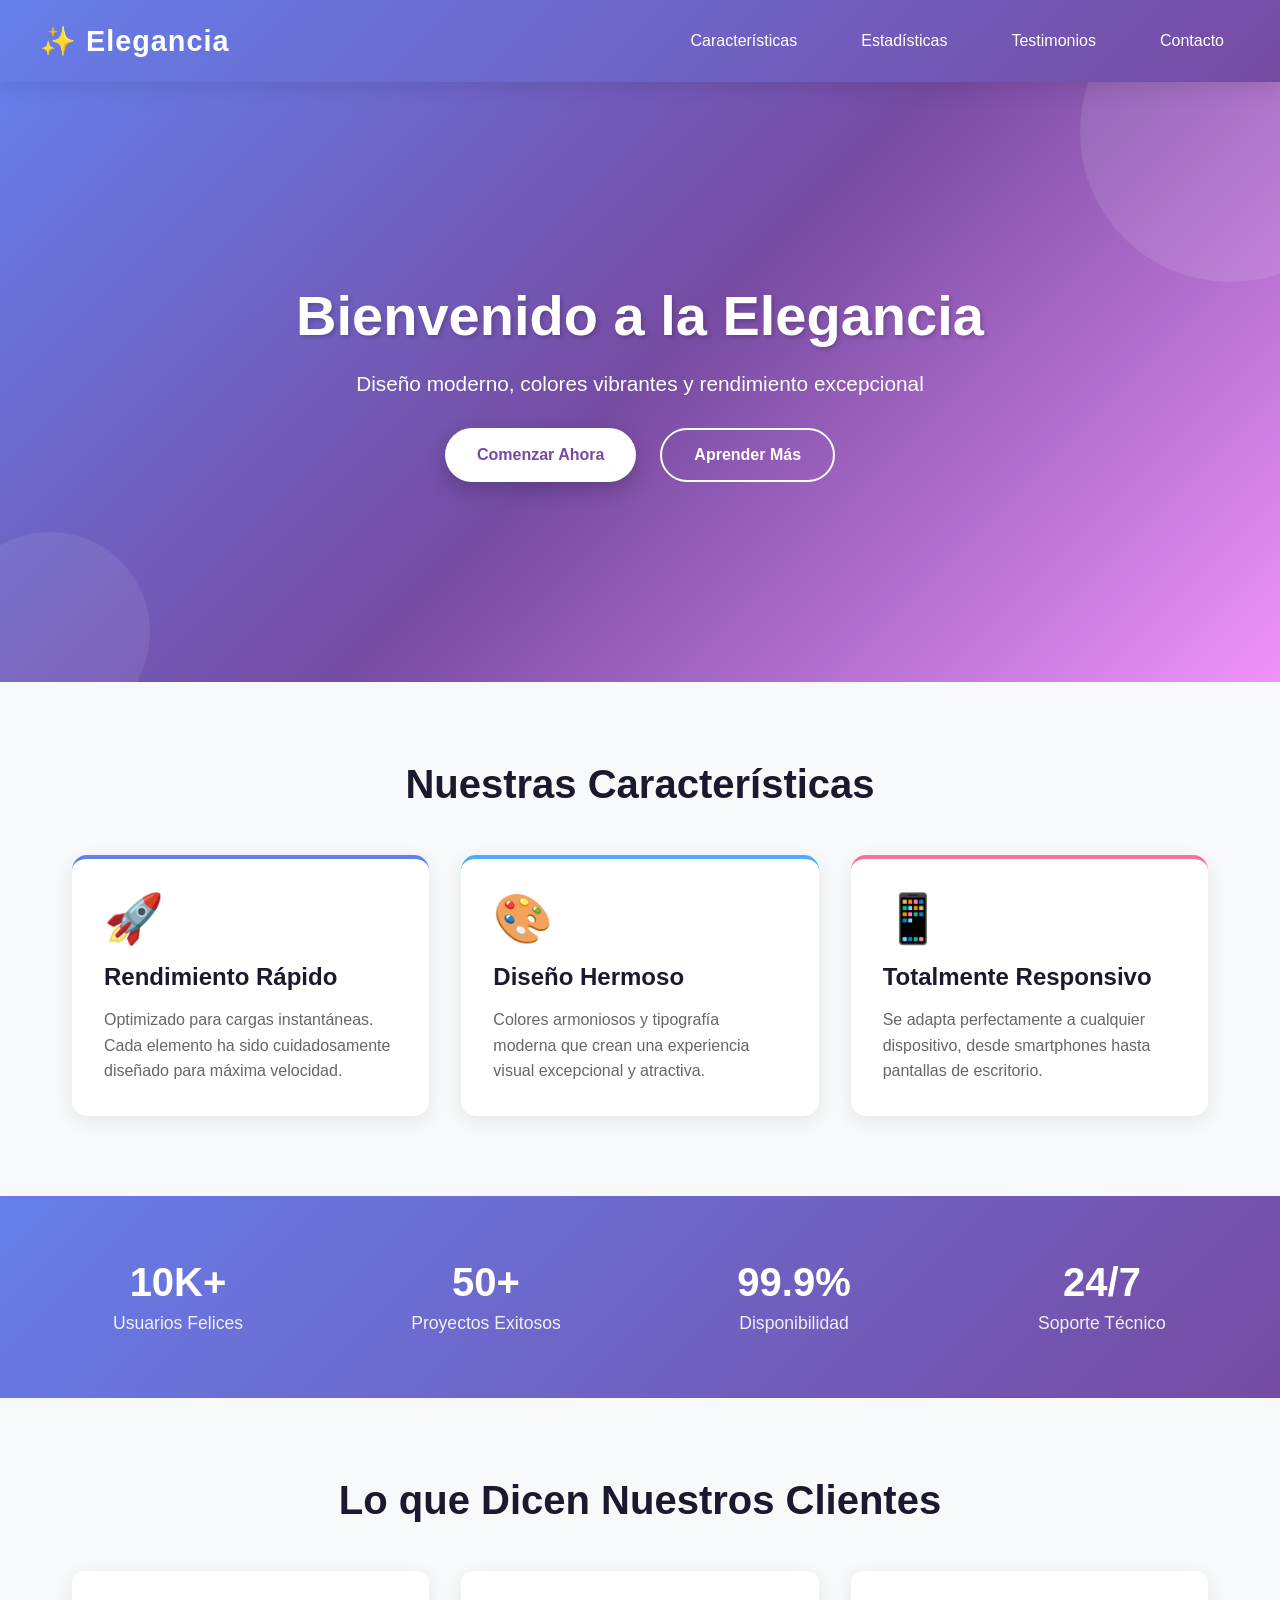
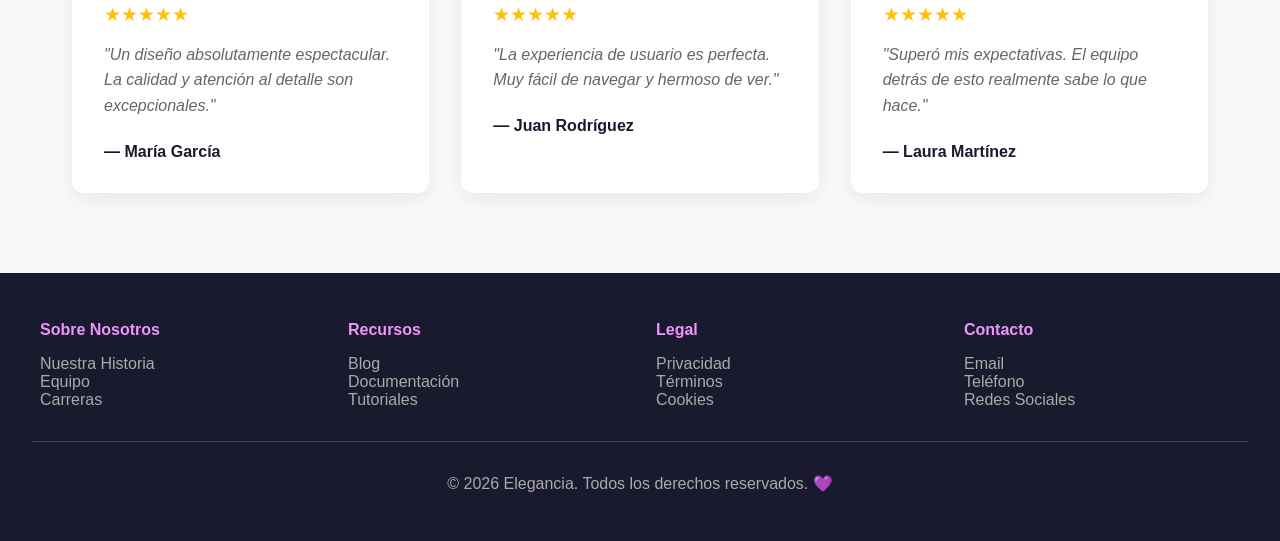
==== index.html @ 804eb44a "Create index.html" ====
<!DOCTYPE html>
<html lang="es">
<head>
    <meta charset="UTF-8">
    <meta name="viewport" content="width=device-width, initial-scale=1.0">
    <title>Landing Page - Elegancia y Colores</title>
    <style>
        * {
            margin: 0;
            padding: 0;
            box-sizing: border-box;
        }

        :root {
            --primary-color: #667eea;
            --secondary-color: #764ba2;
            --accent-color: #f093fb;
            --success-color: #4facfe;
            --warning-color: #fa709a;
            --dark-bg: #0f0c29;
            --light-text: #ffffff;
            --text-dark: #1a1a2e;
        }

        body {
            font-family: 'Segoe UI', Tahoma, Geneva, Verdana, sans-serif;
            overflow-x: hidden;
            background: #f8f9fa;
        }

        /* Header y Navegación */
        header {
            background: linear-gradient(135deg, var(--primary-color) 0%, var(--secondary-color) 100%);
            padding: 1.5rem 2rem;
            position: sticky;
            top: 0;
            z-index: 100;
            box-shadow: 0 5px 20px rgba(0,0,0,0.1);
        }

        nav {
            max-width: 1200px;
            margin: 0 auto;
            display: flex;
            justify-content: space-between;
            align-items: center;
        }

        .logo {
            font-size: 1.8rem;
            font-weight: 700;
            color: var(--light-text);
            letter-spacing: 1px;
        }

        .nav-links {
            display: flex;
            gap: 2rem;
            list-style: none;
        }

        .nav-links a {
            color: var(--light-text);
            text-decoration: none;
            font-weight: 500;
            transition: all 0.3s ease;
            padding: 0.5rem 1rem;
            border-radius: 5px;
        }

        .nav-links a:hover {
            background: rgba(255,255,255,0.2);
            transform: translateY(-2px);
        }

        /* Hero Section */
        .hero {
            background: linear-gradient(135deg, var(--primary-color) 0%, var(--secondary-color) 50%, var(--accent-color) 100%);
            color: var(--light-text);
            padding: 6rem 2rem;
            text-align: center;
            min-height: 600px;
            display: flex;
            align-items: center;
            justify-content: center;
            position: relative;
            overflow: hidden;
        }

        .hero::before {
            content: '';
            position: absolute;
            width: 300px;
            height: 300px;
            background: rgba(255,255,255,0.1);
            border-radius: 50%;
            top: -100px;
            right: -100px;
            animation: float 6s ease-in-out infinite;
        }

        .hero::after {
            content: '';
            position: absolute;
            width: 200px;
            height: 200px;
            background: rgba(255,255,255,0.08);
            border-radius: 50%;
            bottom: -50px;
            left: -50px;
            animation: float 8s ease-in-out infinite reverse;
        }

        @keyframes float {
            0%, 100% { transform: translateY(0px); }
            50% { transform: translateY(30px); }
        }

        .hero-content {
            max-width: 800px;
            z-index: 1;
            position: relative;
        }

        .hero h1 {
            font-size: 3.5rem;
            margin-bottom: 1.5rem;
            font-weight: 800;
            text-shadow: 2px 2px 4px rgba(0,0,0,0.2);
            animation: slideDown 0.8s ease;
        }

        .hero p {
            font-size: 1.3rem;
            margin-bottom: 2rem;
            opacity: 0.95;
            animation: slideUp 0.8s ease 0.2s both;
        }

        @keyframes slideDown {
            from {
                opacity: 0;
                transform: translateY(-30px);
            }
            to {
                opacity: 1;
                transform: translateY(0);
            }
        }

        @keyframes slideUp {
            from {
                opacity: 0;
                transform: translateY(30px);
            }
            to {
                opacity: 1;
                transform: translateY(0);
            }
        }

        .cta-buttons {
            display: flex;
            gap: 1.5rem;
            justify-content: center;
            flex-wrap: wrap;
            animation: slideUp 0.8s ease 0.4s both;
        }

        .btn {
            padding: 1rem 2rem;
            font-size: 1rem;
            font-weight: 600;
            border: none;
            border-radius: 50px;
            cursor: pointer;
            transition: all 0.3s ease;
            text-decoration: none;
            display: inline-block;
        }

        .btn-primary {
            background: var(--light-text);
            color: var(--secondary-color);
            box-shadow: 0 8px 20px rgba(0,0,0,0.2);
        }

        .btn-primary:hover {
            transform: translateY(-3px);
            box-shadow: 0 12px 30px rgba(0,0,0,0.3);
        }

        .btn-secondary {
            background: transparent;
            color: var(--light-text);
            border: 2px solid var(--light-text);
        }

        .btn-secondary:hover {
            background: rgba(255,255,255,0.1);
            transform: translateY(-3px);
        }

        /* Features Section */
        .features {
            padding: 5rem 2rem;
            max-width: 1200px;
            margin: 0 auto;
        }

        .section-title {
            text-align: center;
            font-size: 2.5rem;
            margin-bottom: 3rem;
            color: var(--text-dark);
            font-weight: 700;
        }

        .features-grid {
            display: grid;
            grid-template-columns: repeat(auto-fit, minmax(280px, 1fr));
            gap: 2rem;
        }

        .feature-card {
            background: white;
            padding: 2rem;
            border-radius: 15px;
            box-shadow: 0 5px 20px rgba(0,0,0,0.08);
            transition: all 0.3s ease;
            border-top: 4px solid;
            position: relative;
            overflow: hidden;
        }

        .feature-card:nth-child(1) {
            border-top-color: var(--primary-color);
        }

        .feature-card:nth-child(2) {
            border-top-color: var(--success-color);
        }

        .feature-card:nth-child(3) {
            border-top-color: var(--warning-color);
        }

        .feature-card::before {
            content: '';
            position: absolute;
            top: 0;
            left: 0;
            width: 100%;
            height: 100%;
            background: linear-gradient(135deg, rgba(102, 126, 234, 0.05), transparent);
            opacity: 0;
            transition: opacity 0.3s ease;
        }

        .feature-card:hover {
            transform: translateY(-10px);
            box-shadow: 0 15px 40px rgba(0,0,0,0.15);
        }

        .feature-card:hover::before {
            opacity: 1;
        }

        .feature-icon {
            font-size: 3rem;
            margin-bottom: 1rem;
            display: inline-block;
        }

        .feature-card h3 {
            color: var(--text-dark);
            margin-bottom: 1rem;
            font-size: 1.5rem;
        }

        .feature-card p {
            color: #666;
            line-height: 1.6;
        }

        /* Stats Section */
        .stats {
            background: linear-gradient(135deg, var(--primary-color) 0%, var(--secondary-color) 100%);
            padding: 4rem 2rem;
            color: white;
            text-align: center;
        }

        .stats-container {
            max-width: 1200px;
            margin: 0 auto;
            display: grid;
            grid-template-columns: repeat(auto-fit, minmax(200px, 1fr));
            gap: 2rem;
        }

        .stat-item h4 {
            font-size: 2.5rem;
            margin-bottom: 0.5rem;
        }

        .stat-item p {
            opacity: 0.9;
            font-size: 1.1rem;
        }

        /* Testimonials Section */
        .testimonials {
            padding: 5rem 2rem;
            max-width: 1200px;
            margin: 0 auto;
            background: #f8f9fa;
        }

        .testimonials-grid {
            display: grid;
            grid-template-columns: repeat(auto-fit, minmax(300px, 1fr));
            gap: 2rem;
            margin-top: 3rem;
        }

        .testimonial-card {
            background: white;
            padding: 2rem;
            border-radius: 12px;
            box-shadow: 0 5px 20px rgba(0,0,0,0.08);
            transition: all 0.3s ease;
        }

        .testimonial-card:hover {
            transform: translateY(-5px);
            box-shadow: 0 10px 30px rgba(0,0,0,0.12);
        }

        .stars {
            color: #ffc107;
            margin-bottom: 1rem;
            font-size: 1.2rem;
        }

        .testimonial-text {
            color: #666;
            margin-bottom: 1.5rem;
            line-height: 1.6;
            font-style: italic;
        }

        .testimonial-author {
            font-weight: 600;
            color: var(--text-dark);
        }

        /* Footer */
        footer {
            background: var(--text-dark);
            color: var(--light-text);
            padding: 3rem 2rem;
            text-align: center;
        }

        .footer-content {
            max-width: 1200px;
            margin: 0 auto;
            display: grid;
            grid-template-columns: repeat(auto-fit, minmax(200px, 1fr));
            gap: 2rem;
            margin-bottom: 2rem;
            text-align: left;
        }

        .footer-section h4 {
            margin-bottom: 1rem;
            color: var(--accent-color);
        }

        .footer-section ul {
            list-style: none;
        }

        .footer-section a {
            color: #aaa;
            text-decoration: none;
            transition: color 0.3s ease;
        }

        .footer-section a:hover {
            color: var(--accent-color);
        }

        .footer-bottom {
            border-top: 1px solid #444;
            padding-top: 2rem;
            text-align: center;
            color: #aaa;
        }

        /* Responsive */
        @media (max-width: 768px) {
            .nav-links {
                gap: 1rem;
            }

            .hero h1 {
                font-size: 2rem;
            }

            .hero p {
                font-size: 1rem;
            }

            .cta-buttons {
                flex-direction: column;
            }

            .btn {
                width: 100%;
            }

            .section-title {
                font-size: 2rem;
            }

            .stats-container {
                grid-template-columns: repeat(2, 1fr);
            }
        }

        /* Scroll smooth */
        html {
            scroll-behavior: smooth;
        }
    </style>
</head>
<body>
    <!-- Header -->
    <header>
        <nav>
            <div class="logo">✨ Elegancia</div>
            <ul class="nav-links">
                <li><a href="#features">Características</a></li>
                <li><a href="#stats">Estadísticas</a></li>
                <li><a href="#testimonials">Testimonios</a></li>
                <li><a href="#footer">Contacto</a></li>
            </ul>
        </nav>
    </header>

    <!-- Hero Section -->
    <section class="hero">
        <div class="hero-content">
            <h1>Bienvenido a la Elegancia</h1>
            <p>Diseño moderno, colores vibrantes y rendimiento excepcional</p>
            <div class="cta-buttons">
                <button class="btn btn-primary">Comenzar Ahora</button>
                <button class="btn btn-secondary">Aprender Más</button>
            </div>
        </div>
    </section>

    <!-- Features Section -->
    <section class="features" id="features">
        <h2 class="section-title">Nuestras Características</h2>
        <div class="features-grid">
            <div class="feature-card">
                <div class="feature-icon">🚀</div>
                <h3>Rendimiento Rápido</h3>
                <p>Optimizado para cargas instantáneas. Cada elemento ha sido cuidadosamente diseñado para máxima velocidad.</p>
            </div>
            <div class="feature-card">
                <div class="feature-icon">🎨</div>
                <h3>Diseño Hermoso</h3>
                <p>Colores armoniosos y tipografía moderna que crean una experiencia visual excepcional y atractiva.</p>
            </div>
            <div class="feature-card">
                <div class="feature-icon">📱</div>
                <h3>Totalmente Responsivo</h3>
                <p>Se adapta perfectamente a cualquier dispositivo, desde smartphones hasta pantallas de escritorio.</p>
            </div>
        </div>
    </section>

    <!-- Stats Section -->
    <section class="stats" id="stats">
        <div class="stats-container">
            <div class="stat-item">
                <h4>10K+</h4>
                <p>Usuarios Felices</p>
            </div>
            <div class="stat-item">
                <h4>50+</h4>
                <p>Proyectos Exitosos</p>
            </div>
            <div class="stat-item">
                <h4>99.9%</h4>
                <p>Disponibilidad</p>
            </div>
            <div class="stat-item">
                <h4>24/7</h4>
                <p>Soporte Técnico</p>
            </div>
        </div>
    </section>

    <!-- Testimonials Section -->
    <section class="testimonials" id="testimonials">
        <h2 class="section-title">Lo que Dicen Nuestros Clientes</h2>
        <div class="testimonials-grid">
            <div class="testimonial-card">
                <div class="stars">★★★★★</div>
                <p class="testimonial-text">"Un diseño absolutamente espectacular. La calidad y atención al detalle son excepcionales."</p>
                <p class="testimonial-author">— María García</p>
            </div>
            <div class="testimonial-card">
                <div class="stars">★★★★★</div>
                <p class="testimonial-text">"La experiencia de usuario es perfecta. Muy fácil de navegar y hermoso de ver."</p>
                <p class="testimonial-author">— Juan Rodríguez</p>
            </div>
            <div class="testimonial-card">
                <div class="stars">★★★★★</div>
                <p class="testimonial-text">"Superó mis expectativas. El equipo detrás de esto realmente sabe lo que hace."</p>
                <p class="testimonial-author">— Laura Martínez</p>
            </div>
        </div>
    </section>

    <!-- Footer -->
    <footer id="footer">
        <div class="footer-content">
            <div class="footer-section">
                <h4>Sobre Nosotros</h4>
                <ul>
                    <li><a href="#">Nuestra Historia</a></li>
                    <li><a href="#">Equipo</a></li>
                    <li><a href="#">Carreras</a></li>
                </ul>
            </div>
            <div class="footer-section">
                <h4>Recursos</h4>
                <ul>
                    <li><a href="#">Blog</a></li>
                    <li><a href="#">Documentación</a></li>
                    <li><a href="#">Tutoriales</a></li>
                </ul>
            </div>
            <div class="footer-section">
                <h4>Legal</h4>
                <ul>
                    <li><a href="#">Privacidad</a></li>
                    <li><a href="#">Términos</a></li>
                    <li><a href="#">Cookies</a></li>
                </ul>
            </div>
            <div class="footer-section">
                <h4>Contacto</h4>
                <ul>
                    <li><a href="#">Email</a></li>
                    <li><a href="#">Teléfono</a></li>
                    <li><a href="#">Redes Sociales</a></li>
                </ul>
            </div>
        </div>
        <div class="footer-bottom">
            <p>&copy; 2026 Elegancia. Todos los derechos reservados. 💜</p>
        </div>
    </footer>
</body>
</html>
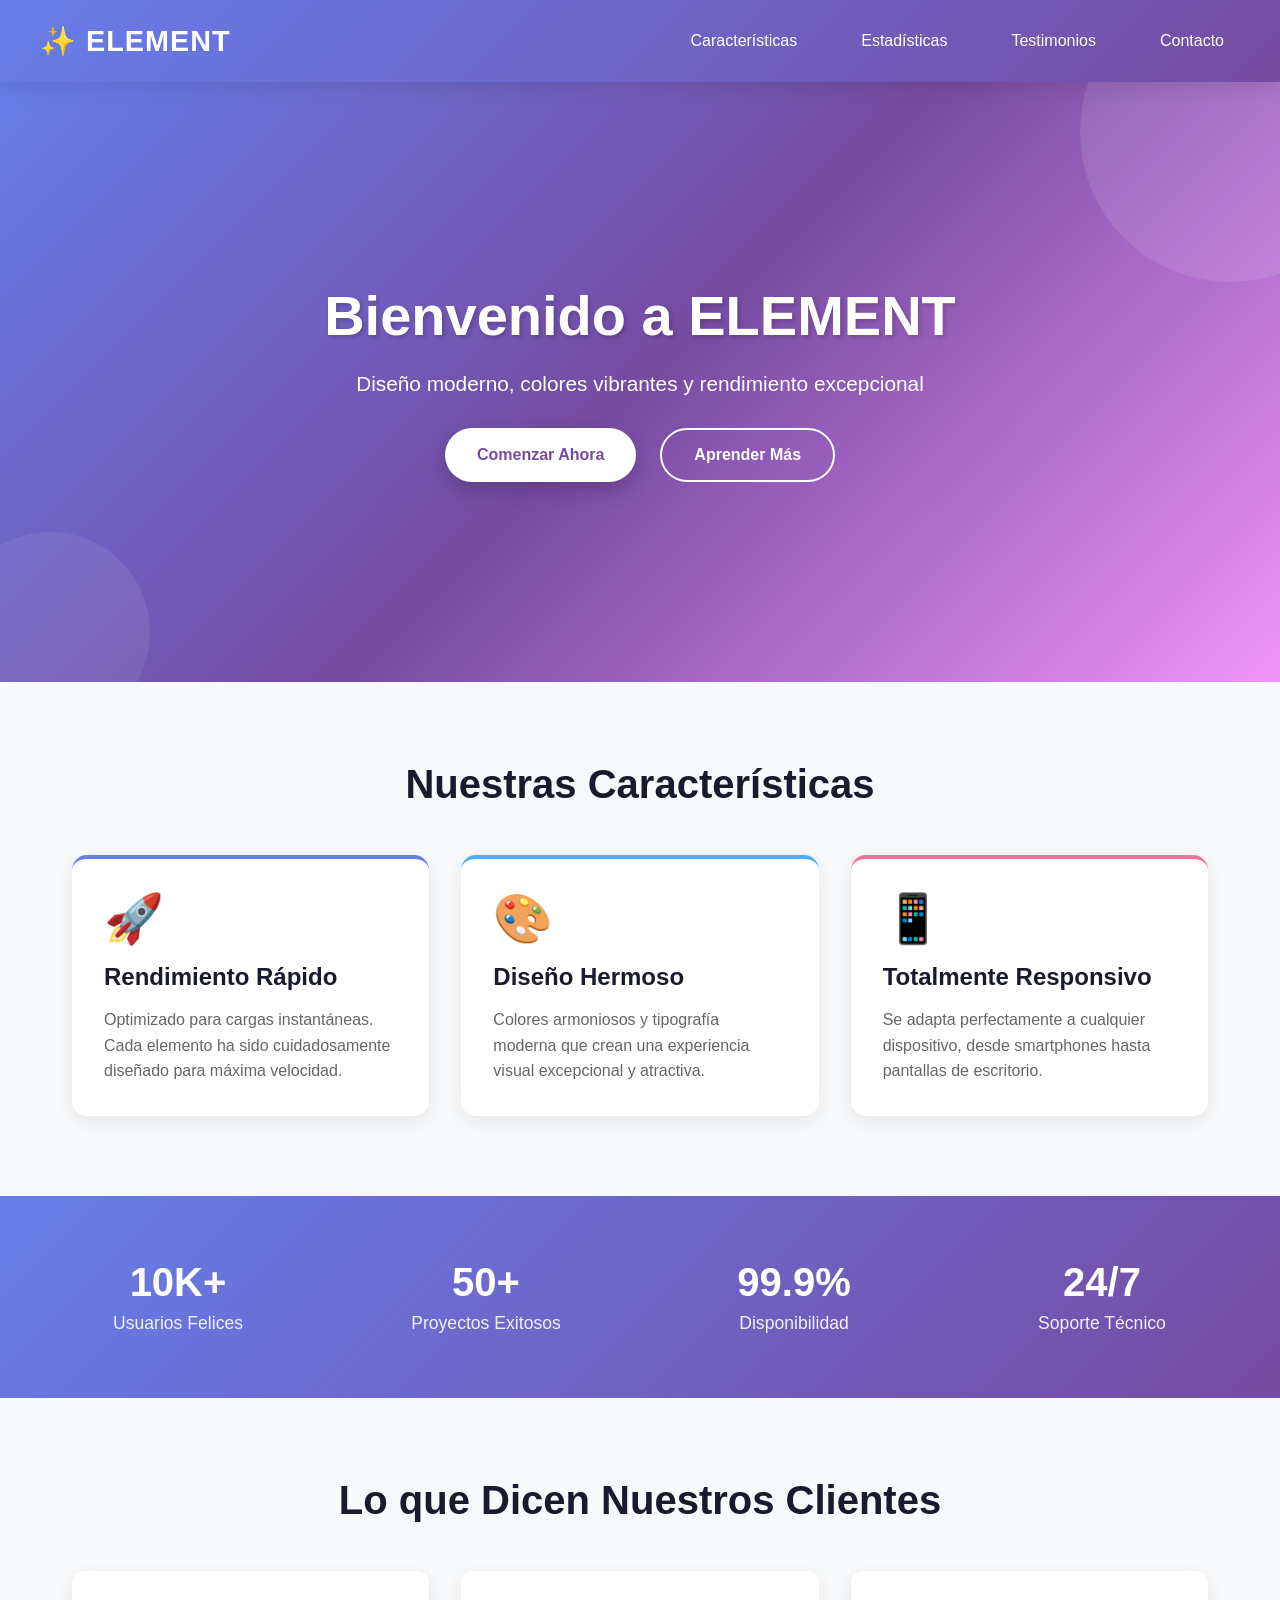
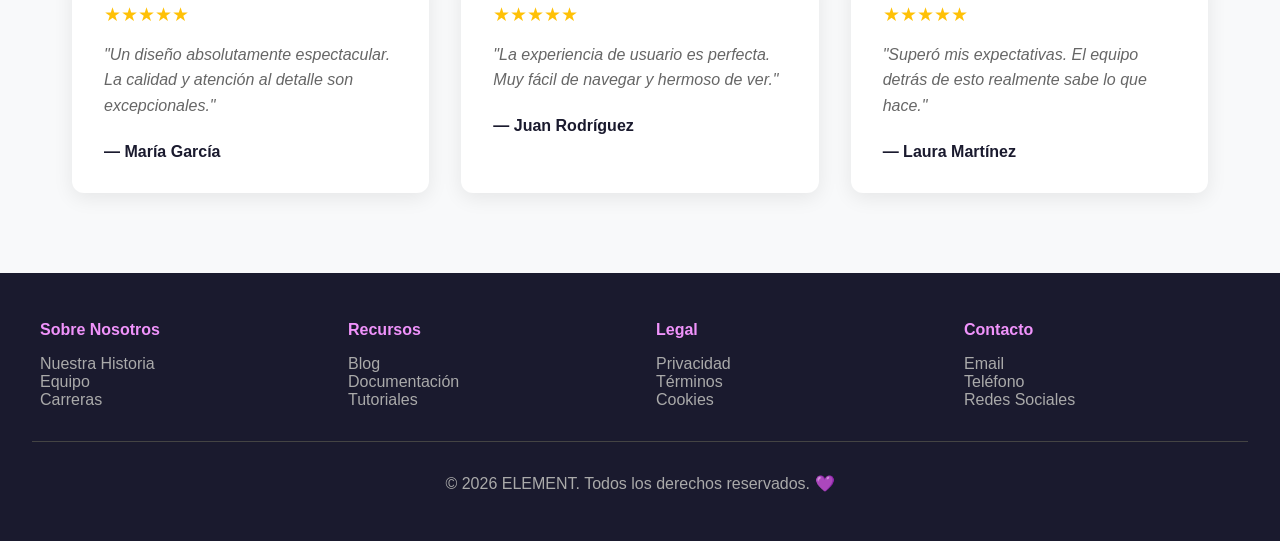
==== commit f3fcbeda: "Update index.html" ====
--- a/index.html
+++ b/index.html
@@ -440,7 +440,7 @@
     <!-- Header -->
     <header>
         <nav>
-            <div class="logo">✨ Elegancia</div>
+            <div class="logo">✨ ELEMENT</div>
             <ul class="nav-links">
                 <li><a href="#features">Características</a></li>
                 <li><a href="#stats">Estadísticas</a></li>
@@ -453,7 +453,7 @@
     <!-- Hero Section -->
     <section class="hero">
         <div class="hero-content">
-            <h1>Bienvenido a la Elegancia</h1>
+            <h1>Bienvenido a ELEMENT</h1>
             <p>Diseño moderno, colores vibrantes y rendimiento excepcional</p>
             <div class="cta-buttons">
                 <button class="btn btn-primary">Comenzar Ahora</button>
@@ -565,7 +565,7 @@
             </div>
         </div>
         <div class="footer-bottom">
-            <p>&copy; 2026 Elegancia. Todos los derechos reservados. 💜</p>
+            <p>&copy; 2026 ELEMENT. Todos los derechos reservados. 💜</p>
         </div>
     </footer>
 </body>
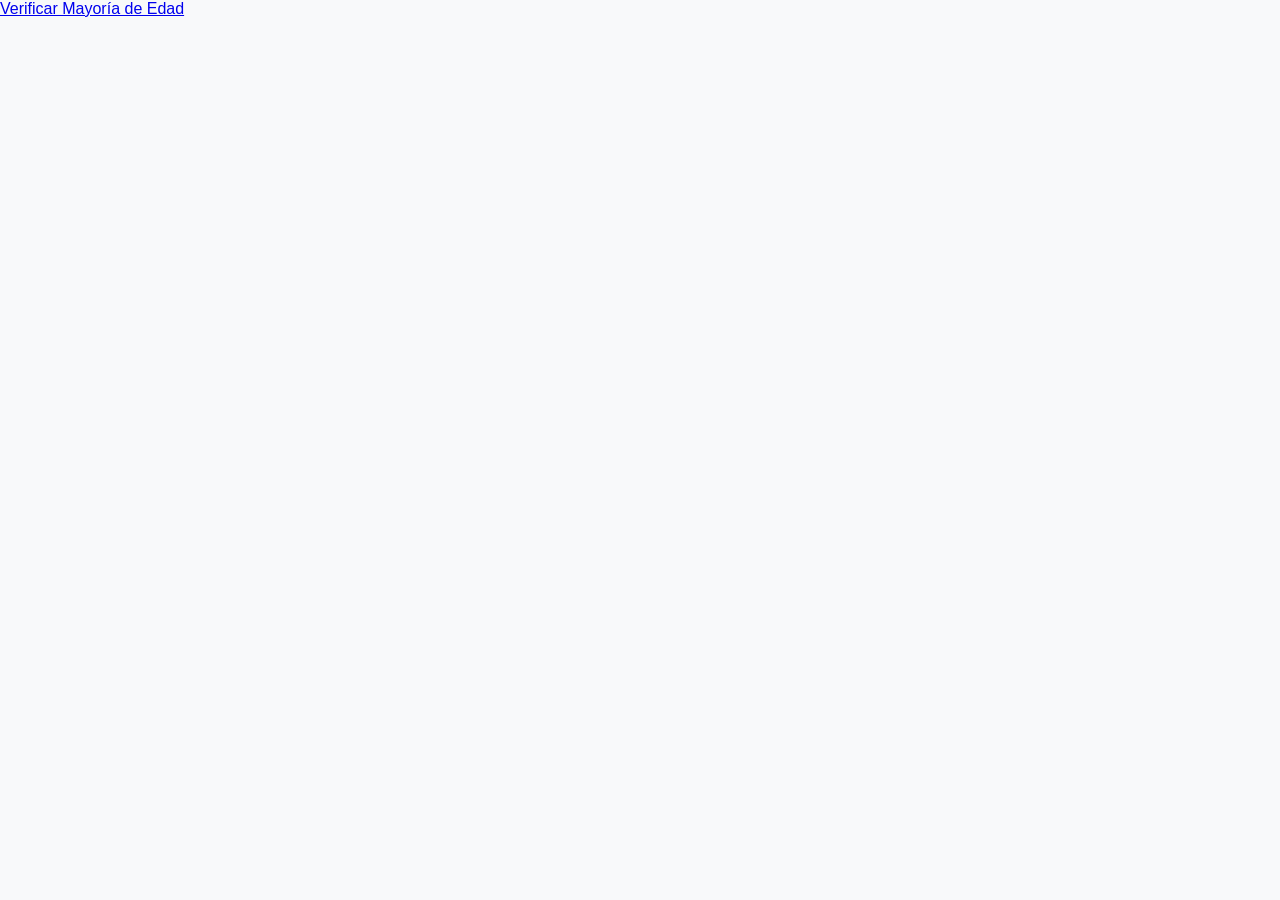
==== commit f829cec3: "primer 1er programa" ====
--- a/index.html
+++ b/index.html
@@ -4,569 +4,15 @@
     <meta charset="UTF-8">
     <meta name="viewport" content="width=device-width, initial-scale=1.0">
     <title>Landing Page - Elegancia y Colores</title>
-    <style>
-        * {
-            margin: 0;
-            padding: 0;
-            box-sizing: border-box;
-        }
-
-        :root {
-            --primary-color: #667eea;
-            --secondary-color: #764ba2;
-            --accent-color: #f093fb;
-            --success-color: #4facfe;
-            --warning-color: #fa709a;
-            --dark-bg: #0f0c29;
-            --light-text: #ffffff;
-            --text-dark: #1a1a2e;
-        }
-
-        body {
-            font-family: 'Segoe UI', Tahoma, Geneva, Verdana, sans-serif;
-            overflow-x: hidden;
-            background: #f8f9fa;
-        }
-
-        /* Header y Navegación */
-        header {
-            background: linear-gradient(135deg, var(--primary-color) 0%, var(--secondary-color) 100%);
-            padding: 1.5rem 2rem;
-            position: sticky;
-            top: 0;
-            z-index: 100;
-            box-shadow: 0 5px 20px rgba(0,0,0,0.1);
-        }
-
-        nav {
-            max-width: 1200px;
-            margin: 0 auto;
-            display: flex;
-            justify-content: space-between;
-            align-items: center;
-        }
-
-        .logo {
-            font-size: 1.8rem;
-            font-weight: 700;
-            color: var(--light-text);
-            letter-spacing: 1px;
-        }
-
-        .nav-links {
-            display: flex;
-            gap: 2rem;
-            list-style: none;
-        }
-
-        .nav-links a {
-            color: var(--light-text);
-            text-decoration: none;
-            font-weight: 500;
-            transition: all 0.3s ease;
-            padding: 0.5rem 1rem;
-            border-radius: 5px;
-        }
-
-        .nav-links a:hover {
-            background: rgba(255,255,255,0.2);
-            transform: translateY(-2px);
-        }
-
-        /* Hero Section */
-        .hero {
-            background: linear-gradient(135deg, var(--primary-color) 0%, var(--secondary-color) 50%, var(--accent-color) 100%);
-            color: var(--light-text);
-            padding: 6rem 2rem;
-            text-align: center;
-            min-height: 600px;
-            display: flex;
-            align-items: center;
-            justify-content: center;
-            position: relative;
-            overflow: hidden;
-        }
-
-        .hero::before {
-            content: '';
-            position: absolute;
-            width: 300px;
-            height: 300px;
-            background: rgba(255,255,255,0.1);
-            border-radius: 50%;
-            top: -100px;
-            right: -100px;
-            animation: float 6s ease-in-out infinite;
-        }
-
-        .hero::after {
-            content: '';
-            position: absolute;
-            width: 200px;
-            height: 200px;
-            background: rgba(255,255,255,0.08);
-            border-radius: 50%;
-            bottom: -50px;
-            left: -50px;
-            animation: float 8s ease-in-out infinite reverse;
-        }
-
-        @keyframes float {
-            0%, 100% { transform: translateY(0px); }
-            50% { transform: translateY(30px); }
-        }
-
-        .hero-content {
-            max-width: 800px;
-            z-index: 1;
-            position: relative;
-        }
-
-        .hero h1 {
-            font-size: 3.5rem;
-            margin-bottom: 1.5rem;
-            font-weight: 800;
-            text-shadow: 2px 2px 4px rgba(0,0,0,0.2);
-            animation: slideDown 0.8s ease;
-        }
-
-        .hero p {
-            font-size: 1.3rem;
-            margin-bottom: 2rem;
-            opacity: 0.95;
-            animation: slideUp 0.8s ease 0.2s both;
-        }
-
-        @keyframes slideDown {
-            from {
-                opacity: 0;
-                transform: translateY(-30px);
-            }
-            to {
-                opacity: 1;
-                transform: translateY(0);
-            }
-        }
-
-        @keyframes slideUp {
-            from {
-                opacity: 0;
-                transform: translateY(30px);
-            }
-            to {
-                opacity: 1;
-                transform: translateY(0);
-            }
-        }
-
-        .cta-buttons {
-            display: flex;
-            gap: 1.5rem;
-            justify-content: center;
-            flex-wrap: wrap;
-            animation: slideUp 0.8s ease 0.4s both;
-        }
-
-        .btn {
-            padding: 1rem 2rem;
-            font-size: 1rem;
-            font-weight: 600;
-            border: none;
-            border-radius: 50px;
-            cursor: pointer;
-            transition: all 0.3s ease;
-            text-decoration: none;
-            display: inline-block;
-        }
-
-        .btn-primary {
-            background: var(--light-text);
-            color: var(--secondary-color);
-            box-shadow: 0 8px 20px rgba(0,0,0,0.2);
-        }
-
-        .btn-primary:hover {
-            transform: translateY(-3px);
-            box-shadow: 0 12px 30px rgba(0,0,0,0.3);
-        }
-
-        .btn-secondary {
-            background: transparent;
-            color: var(--light-text);
-            border: 2px solid var(--light-text);
-        }
-
-        .btn-secondary:hover {
-            background: rgba(255,255,255,0.1);
-            transform: translateY(-3px);
-        }
-
-        /* Features Section */
-        .features {
-            padding: 5rem 2rem;
-            max-width: 1200px;
-            margin: 0 auto;
-        }
-
-        .section-title {
-            text-align: center;
-            font-size: 2.5rem;
-            margin-bottom: 3rem;
-            color: var(--text-dark);
-            font-weight: 700;
-        }
-
-        .features-grid {
-            display: grid;
-            grid-template-columns: repeat(auto-fit, minmax(280px, 1fr));
-            gap: 2rem;
-        }
-
-        .feature-card {
-            background: white;
-            padding: 2rem;
-            border-radius: 15px;
-            box-shadow: 0 5px 20px rgba(0,0,0,0.08);
-            transition: all 0.3s ease;
-            border-top: 4px solid;
-            position: relative;
-            overflow: hidden;
-        }
-
-        .feature-card:nth-child(1) {
-            border-top-color: var(--primary-color);
-        }
-
-        .feature-card:nth-child(2) {
-            border-top-color: var(--success-color);
-        }
-
-        .feature-card:nth-child(3) {
-            border-top-color: var(--warning-color);
-        }
-
-        .feature-card::before {
-            content: '';
-            position: absolute;
-            top: 0;
-            left: 0;
-            width: 100%;
-            height: 100%;
-            background: linear-gradient(135deg, rgba(102, 126, 234, 0.05), transparent);
-            opacity: 0;
-            transition: opacity 0.3s ease;
-        }
-
-        .feature-card:hover {
-            transform: translateY(-10px);
-            box-shadow: 0 15px 40px rgba(0,0,0,0.15);
-        }
-
-        .feature-card:hover::before {
-            opacity: 1;
-        }
-
-        .feature-icon {
-            font-size: 3rem;
-            margin-bottom: 1rem;
-            display: inline-block;
-        }
-
-        .feature-card h3 {
-            color: var(--text-dark);
-            margin-bottom: 1rem;
-            font-size: 1.5rem;
-        }
-
-        .feature-card p {
-            color: #666;
-            line-height: 1.6;
-        }
-
-        /* Stats Section */
-        .stats {
-            background: linear-gradient(135deg, var(--primary-color) 0%, var(--secondary-color) 100%);
-            padding: 4rem 2rem;
-            color: white;
-            text-align: center;
-        }
-
-        .stats-container {
-            max-width: 1200px;
-            margin: 0 auto;
-            display: grid;
-            grid-template-columns: repeat(auto-fit, minmax(200px, 1fr));
-            gap: 2rem;
-        }
-
-        .stat-item h4 {
-            font-size: 2.5rem;
-            margin-bottom: 0.5rem;
-        }
-
-        .stat-item p {
-            opacity: 0.9;
-            font-size: 1.1rem;
-        }
-
-        /* Testimonials Section */
-        .testimonials {
-            padding: 5rem 2rem;
-            max-width: 1200px;
-            margin: 0 auto;
-            background: #f8f9fa;
-        }
-
-        .testimonials-grid {
-            display: grid;
-            grid-template-columns: repeat(auto-fit, minmax(300px, 1fr));
-            gap: 2rem;
-            margin-top: 3rem;
-        }
-
-        .testimonial-card {
-            background: white;
-            padding: 2rem;
-            border-radius: 12px;
-            box-shadow: 0 5px 20px rgba(0,0,0,0.08);
-            transition: all 0.3s ease;
-        }
-
-        .testimonial-card:hover {
-            transform: translateY(-5px);
-            box-shadow: 0 10px 30px rgba(0,0,0,0.12);
-        }
-
-        .stars {
-            color: #ffc107;
-            margin-bottom: 1rem;
-            font-size: 1.2rem;
-        }
-
-        .testimonial-text {
-            color: #666;
-            margin-bottom: 1.5rem;
-            line-height: 1.6;
-            font-style: italic;
-        }
-
-        .testimonial-author {
-            font-weight: 600;
-            color: var(--text-dark);
-        }
-
-        /* Footer */
-        footer {
-            background: var(--text-dark);
-            color: var(--light-text);
-            padding: 3rem 2rem;
-            text-align: center;
-        }
-
-        .footer-content {
-            max-width: 1200px;
-            margin: 0 auto;
-            display: grid;
-            grid-template-columns: repeat(auto-fit, minmax(200px, 1fr));
-            gap: 2rem;
-            margin-bottom: 2rem;
-            text-align: left;
-        }
-
-        .footer-section h4 {
-            margin-bottom: 1rem;
-            color: var(--accent-color);
-        }
-
-        .footer-section ul {
-            list-style: none;
-        }
-
-        .footer-section a {
-            color: #aaa;
-            text-decoration: none;
-            transition: color 0.3s ease;
-        }
-
-        .footer-section a:hover {
-            color: var(--accent-color);
-        }
-
-        .footer-bottom {
-            border-top: 1px solid #444;
-            padding-top: 2rem;
-            text-align: center;
-            color: #aaa;
-        }
-
-        /* Responsive */
-        @media (max-width: 768px) {
-            .nav-links {
-                gap: 1rem;
-            }
-
-            .hero h1 {
-                font-size: 2rem;
-            }
-
-            .hero p {
-                font-size: 1rem;
-            }
-
-            .cta-buttons {
-                flex-direction: column;
-            }
-
-            .btn {
-                width: 100%;
-            }
-
-            .section-title {
-                font-size: 2rem;
-            }
-
-            .stats-container {
-                grid-template-columns: repeat(2, 1fr);
-            }
-        }
-
-        /* Scroll smooth */
-        html {
-            scroll-behavior: smooth;
-        }
-    </style>
+    <link rel="stylesheet" href="./assets/styles.css">
 </head>
 <body>
-    <!-- Header -->
-    <header>
-        <nav>
-            <div class="logo">✨ ELEMENT</div>
-            <ul class="nav-links">
-                <li><a href="#features">Características</a></li>
-                <li><a href="#stats">Estadísticas</a></li>
-                <li><a href="#testimonials">Testimonios</a></li>
-                <li><a href="#footer">Contacto</a></li>
-            </ul>
-        </nav>
-    </header>
-
-    <!-- Hero Section -->
-    <section class="hero">
-        <div class="hero-content">
-            <h1>Bienvenido a ELEMENT</h1>
-            <p>Diseño moderno, colores vibrantes y rendimiento excepcional</p>
-            <div class="cta-buttons">
-                <button class="btn btn-primary">Comenzar Ahora</button>
-                <button class="btn btn-secondary">Aprender Más</button>
-            </div>
-        </div>
-    </section>
-
-    <!-- Features Section -->
-    <section class="features" id="features">
-        <h2 class="section-title">Nuestras Características</h2>
-        <div class="features-grid">
-            <div class="feature-card">
-                <div class="feature-icon">🚀</div>
-                <h3>Rendimiento Rápido</h3>
-                <p>Optimizado para cargas instantáneas. Cada elemento ha sido cuidadosamente diseñado para máxima velocidad.</p>
-            </div>
-            <div class="feature-card">
-                <div class="feature-icon">🎨</div>
-                <h3>Diseño Hermoso</h3>
-                <p>Colores armoniosos y tipografía moderna que crean una experiencia visual excepcional y atractiva.</p>
-            </div>
-            <div class="feature-card">
-                <div class="feature-icon">📱</div>
-                <h3>Totalmente Responsivo</h3>
-                <p>Se adapta perfectamente a cualquier dispositivo, desde smartphones hasta pantallas de escritorio.</p>
-            </div>
-        </div>
-    </section>
-
-    <!-- Stats Section -->
-    <section class="stats" id="stats">
-        <div class="stats-container">
-            <div class="stat-item">
-                <h4>10K+</h4>
-                <p>Usuarios Felices</p>
-            </div>
-            <div class="stat-item">
-                <h4>50+</h4>
-                <p>Proyectos Exitosos</p>
-            </div>
-            <div class="stat-item">
-                <h4>99.9%</h4>
-                <p>Disponibilidad</p>
-            </div>
-            <div class="stat-item">
-                <h4>24/7</h4>
-                <p>Soporte Técnico</p>
-            </div>
-        </div>
-    </section>
-
-    <!-- Testimonials Section -->
-    <section class="testimonials" id="testimonials">
-        <h2 class="section-title">Lo que Dicen Nuestros Clientes</h2>
-        <div class="testimonials-grid">
-            <div class="testimonial-card">
-                <div class="stars">★★★★★</div>
-                <p class="testimonial-text">"Un diseño absolutamente espectacular. La calidad y atención al detalle son excepcionales."</p>
-                <p class="testimonial-author">— María García</p>
-            </div>
-            <div class="testimonial-card">
-                <div class="stars">★★★★★</div>
-                <p class="testimonial-text">"La experiencia de usuario es perfecta. Muy fácil de navegar y hermoso de ver."</p>
-                <p class="testimonial-author">— Juan Rodríguez</p>
-            </div>
-            <div class="testimonial-card">
-                <div class="stars">★★★★★</div>
-                <p class="testimonial-text">"Superó mis expectativas. El equipo detrás de esto realmente sabe lo que hace."</p>
-                <p class="testimonial-author">— Laura Martínez</p>
-            </div>
-        </div>
-    </section>
-
-    <!-- Footer -->
-    <footer id="footer">
-        <div class="footer-content">
-            <div class="footer-section">
-                <h4>Sobre Nosotros</h4>
-                <ul>
-                    <li><a href="#">Nuestra Historia</a></li>
-                    <li><a href="#">Equipo</a></li>
-                    <li><a href="#">Carreras</a></li>
-                </ul>
-            </div>
-            <div class="footer-section">
-                <h4>Recursos</h4>
-                <ul>
-                    <li><a href="#">Blog</a></li>
-                    <li><a href="#">Documentación</a></li>
-                    <li><a href="#">Tutoriales</a></li>
-                </ul>
-            </div>
-            <div class="footer-section">
-                <h4>Legal</h4>
-                <ul>
-                    <li><a href="#">Privacidad</a></li>
-                    <li><a href="#">Términos</a></li>
-                    <li><a href="#">Cookies</a></li>
-                </ul>
-            </div>
-            <div class="footer-section">
-                <h4>Contacto</h4>
-                <ul>
-                    <li><a href="#">Email</a></li>
-                    <li><a href="#">Teléfono</a></li>
-                    <li><a href="#">Redes Sociales</a></li>
-                </ul>
-            </div>
-        </div>
-        <div class="footer-bottom">
-            <p>&copy; 2026 ELEMENT. Todos los derechos reservados. 💜</p>
-        </div>
-    </footer>
+    <nav>
+        <ul>
+            <li>
+                <a href="/davidromanl.htm">Verificar Mayoría de Edad</a>
+            </li>
+        </ul>
+    </nav>
 </body>
 </html>
--- a/assets/styles.css
+++ b/assets/styles.css
@@ -0,0 +1,32 @@
+* {
+    margin: 0;
+    padding: 0;
+    box-sizing: border-box;
+}
+
+body {
+    font-family: 'Segoe UI', Tahoma, Geneva, Verdana, sans-serif;
+    overflow-x: hidden;
+    background: #f8f9fa;
+}
+
+.card {
+    padding: 15px;
+    border: 1px solid #CCC;
+    margin: 5px;
+    border-radius: 5px;
+
+}
+
+.card input {
+    border-radius: 5px;
+    border: 1px solid #CCC;
+    height: 35px;
+}
+
+.card button {
+    font-size: 1rem;
+    padding: 5px;
+    border-radius: 5px;
+    border: 1px solid #CCC;
+}
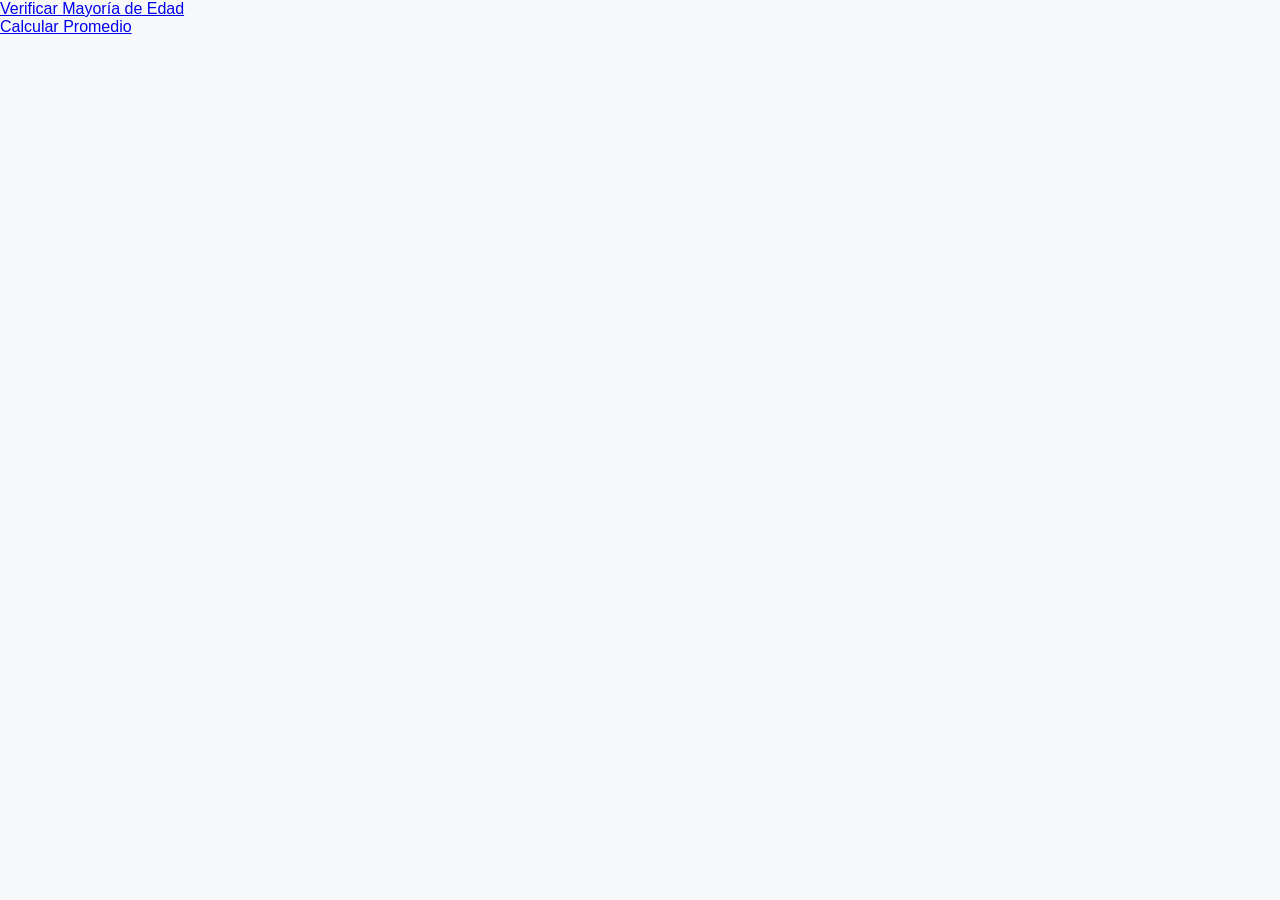
==== commit ecf6179b: "Update index.html" ====
--- a/index.html
+++ b/index.html
@@ -12,6 +12,9 @@
             <li>
                 <a href="/davidromanl.htm">Verificar Mayoría de Edad</a>
             </li>
+            <li>
+                <a href="/javopelu.html">Calcular Promedio</a>
+            </li>
         </ul>
     </nav>
 </body>
